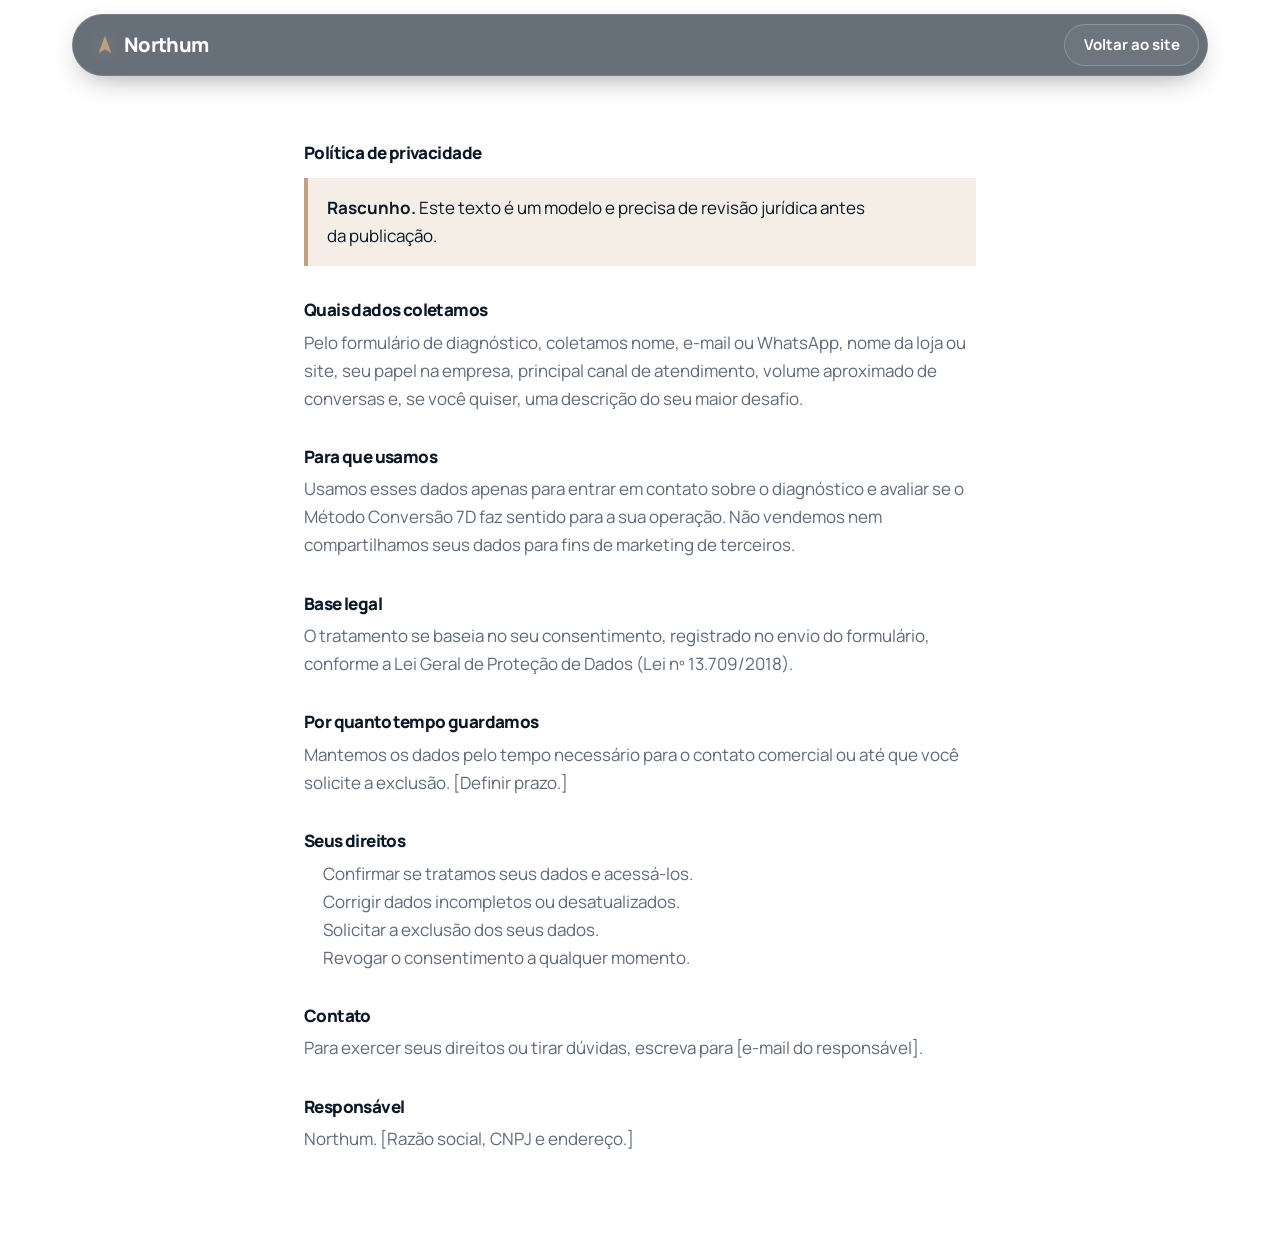
==== privacidade.html @ 6fbc2d67 "first commit Co-Authored-By: Claude Opus 5.5 <noreply@anthropic.com>" ====
<!doctype html>
<html lang="pt-BR">
<head>
  <meta charset="utf-8">
  <meta name="viewport" content="width=device-width, initial-scale=1">
  <title>Política de privacidade | Método Conversão 7D</title>
  <meta name="robots" content="noindex">
  <link rel="icon" href="assets/img/favicon.svg" type="image/svg+xml">
  <link rel="preconnect" href="https://fonts.googleapis.com">
  <link rel="preconnect" href="https://fonts.gstatic.com" crossorigin>
  <link href="https://fonts.googleapis.com/css2?family=Manrope:wght@400;500;600;700;800&display=swap" rel="stylesheet">
  <link rel="stylesheet" href="assets/css/styles.css">
  <script src="config.js"></script>
  <style>
    .legal { padding: 9rem 0 5rem; background: var(--white); }
    body { background: var(--night); }
    .legal .wrap { max-width: 46rem; }
    .legal h1 { font-size: var(--fs-xl); margin-bottom: 1rem; }
    .legal h2 { font-size: var(--fs-md); margin: 2.2rem 0 .6rem; }
    .legal p, .legal li { color: var(--slate); line-height: 1.65; }
    .legal ul { padding-left: 1.2rem; }
    .draft { padding: 1rem 1.2rem; border-left: 4px solid var(--team); background: var(--team-soft); color: var(--ink) !important; border-radius: var(--radius-s); margin-bottom: 2rem; }
    .legal-top { background: var(--night); height: 96px; }
  </style>
</head>
<body>
  <header class="site-header">
    <div class="header-bar">
      <a class="brand" href="index.html">
        <svg class="brand-mark" viewBox="0 0 24 24" aria-hidden="true"><path d="M12 2 19 21 12 16.5 5 21Z"/></svg>
        <span data-config="NOME_EMPRESA">Northum</span>
      </a>
      <a class="btn btn-ghost btn-sm" href="index.html" style="margin-left:auto">Voltar ao site</a>
    </div>
  </header>

  <main class="legal">
    <div class="wrap">
      <h1>Política de privacidade</h1>
      <p class="draft"><strong>Rascunho.</strong> Este texto é um modelo e precisa de revisão jurídica antes da publicação.</p>

      <h2>Quais dados coletamos</h2>
      <p>Pelo formulário de diagnóstico, coletamos nome, e-mail ou WhatsApp, nome da loja ou site, seu papel na empresa, principal canal de atendimento, volume aproximado de conversas e, se você quiser, uma descrição do seu maior desafio.</p>

      <h2>Para que usamos</h2>
      <p>Usamos esses dados apenas para entrar em contato sobre o diagnóstico e avaliar se o Método Conversão 7D faz sentido para a sua operação. Não vendemos nem compartilhamos seus dados para fins de marketing de terceiros.</p>

      <h2>Base legal</h2>
      <p>O tratamento se baseia no seu consentimento, registrado no envio do formulário, conforme a Lei Geral de Proteção de Dados (Lei nº 13.709/2018).</p>

      <h2>Por quanto tempo guardamos</h2>
      <p>Mantemos os dados pelo tempo necessário para o contato comercial ou até que você solicite a exclusão. [Definir prazo.]</p>

      <h2>Seus direitos</h2>
      <ul>
        <li>Confirmar se tratamos seus dados e acessá-los.</li>
        <li>Corrigir dados incompletos ou desatualizados.</li>
        <li>Solicitar a exclusão dos seus dados.</li>
        <li>Revogar o consentimento a qualquer momento.</li>
      </ul>

      <h2>Contato</h2>
      <p>Para exercer seus direitos ou tirar dúvidas, escreva para <span id="privacy-email">[e-mail do responsável]</span>.</p>

      <h2>Responsável</h2>
      <p><span data-config="NOME_EMPRESA">Northum</span>. [Razão social, CNPJ e endereço.]</p>
    </div>
  </main>

  <script>
    (function () {
      var C = window.SITE_CONFIG || {};
      document.querySelectorAll("[data-config]").forEach(function (el) {
        var v = C[el.getAttribute("data-config")];
        if (v) el.textContent = v;
      });
      if (C.EMAIL_CONTATO) document.getElementById("privacy-email").textContent = C.EMAIL_CONTATO;
    })();
  </script>
</body>
</html>
---- assets/css/styles.css ----
/* =========================================================
   Tokens
   ========================================================= */
:root {
  --night: #0A1828;       /* azul clássico escuro: fundo escuro principal */
  --night-2: #102236;     /* cards sobre o escuro */
  --night-3: #16304A;
  --ink: #0A1828;         /* texto em fundo claro */
  --white: #FFFFFF;
  --soft: #F5F3EF;        /* seções claras alternadas, levemente quentes */
  --slate: #5E6B7A;       /* texto secundário no claro */
  --mute: #93A1B2;        /* texto secundário no escuro */
  --accent: #178582;      /* turquesa: o agente, ícones, marcadores */
  --accent-on-dark: #2BB3AE;
  --accent-deep: #136B69; /* turquesa legível no claro */
  --accent-soft: #E2F0EF;
  --gold: #BFA181;        /* dourado: ação, destaque, equipe humana */
  --gold-deep: #8A6E4B;
  --gold-soft: #F4EEE6;
  --team: #BFA181;
  --team-deep: #8A6E4B;
  --team-soft: #F4EEE6;
  --line: #E8E4DD;
  --line-dark: #1C3048;

  --font: "Manrope", system-ui, -apple-system, "Segoe UI", sans-serif;

  --fs-h1: clamp(2.4rem, 1.4rem + 3.4vw, 4rem);
  --fs-h2: clamp(2rem, 1.3rem + 2.8vw, 3.4rem);
  --fs-h3: 1.25rem;
  --fs-lead: clamp(1.0625rem, 1rem + .3vw, 1.2rem);

  --wrap: 1200px;
  --gutter: clamp(1rem, 4vw, 2rem);
  --section-y: clamp(4.5rem, 3rem + 6vw, 8.5rem);
  --r-s: 10px;
  --r-m: 18px;
  --r-l: 28px;
  --shadow-card: 0 1px 2px rgba(10, 24, 40, .04), 0 12px 32px -12px rgba(10, 24, 40, .12);
  --shadow-lift: 0 40px 80px -30px rgba(0, 0, 0, .6);
}

/* =========================================================
   Base
   ========================================================= */
*, *::before, *::after { box-sizing: border-box; }
html { scroll-behavior: smooth; scroll-padding-top: 96px; -webkit-text-size-adjust: 100%; }
body { margin: 0; font-family: var(--font); font-size: 1.0625rem; line-height: 1.6; color: var(--ink); background: var(--white); -webkit-font-smoothing: antialiased; }
img, svg { display: block; max-width: 100%; }
h1, h2, h3 { margin: 0; font-weight: 800; letter-spacing: -.035em; line-height: 1.05; text-wrap: balance; }
h3 { letter-spacing: -.02em; line-height: 1.2; }
p { margin: 0; text-wrap: pretty; }
ul, ol { margin: 0; padding: 0; list-style: none; }
a { color: inherit; }
:focus-visible { outline: 3px solid var(--accent); outline-offset: 3px; border-radius: 6px; }
.wrap { width: 100%; max-width: var(--wrap); margin-inline: auto; padding-inline: var(--gutter); }
.sr-only { position: absolute; width: 1px; height: 1px; overflow: hidden; clip: rect(0 0 0 0); white-space: nowrap; }
.skip { position: absolute; left: 1rem; top: -100px; z-index: 100; background: var(--accent); color: var(--ink); padding: .6rem 1rem; border-radius: var(--r-s); font-weight: 700; }
.skip:focus { top: 1rem; }

.section { position: relative; padding-block: var(--section-y); }
.white { background: var(--white); }
.soft { background: var(--soft); }
.dark { background: var(--night); color: var(--white); }

.hl { color: var(--accent-deep); }
.dark .hl, .hero .hl, .question .hl, .diag-section .hl { color: var(--gold); }

.eyebrow { display: inline-flex; align-items: center; gap: .55rem; margin-bottom: 1.3rem; font-size: .8125rem; font-weight: 700; letter-spacing: .12em; text-transform: uppercase; color: var(--gold); }
.eyebrow::before { content: ""; width: 7px; height: 7px; border-radius: 50%; background: currentColor; box-shadow: 0 0 0 4px rgba(191, 161, 129, .2); }
.eyebrow-dark { color: var(--accent-deep); }
.eyebrow-dark::before { box-shadow: 0 0 0 4px rgba(19, 107, 105, .14); }

.head-center { max-width: 52rem; margin: 0 auto clamp(3rem, 2rem + 3vw, 4.5rem); text-align: center; }
.head-center h2 { font-size: var(--fs-h2); }
.head-center p:not(.eyebrow) { margin: 1.3rem auto 0; max-width: 42rem; font-size: var(--fs-lead); color: var(--slate); }
.dark .head-center p:not(.eyebrow) { color: var(--mute); }

/* =========================================================
   Botões
   ========================================================= */
.btn { display: inline-flex; align-items: center; justify-content: center; gap: .5rem; min-height: 52px; padding: .85rem 1.6rem; font: 700 1rem/1.2 var(--font); text-decoration: none; border-radius: 999px; border: 1.5px solid transparent; cursor: pointer; transition: transform .15s, box-shadow .2s, background-color .2s, border-color .2s; }
.btn-primary { background: var(--gold); color: #0A1828; box-shadow: 0 8px 24px -8px rgba(191, 161, 129, .6); }
.btn-primary:hover { background: #CDB396; transform: translateY(-1px); box-shadow: 0 12px 30px -8px rgba(191, 161, 129, .75); }
.btn-ghost { border-color: rgba(255, 255, 255, .22); color: var(--white); background: rgba(255, 255, 255, .04); }
.btn-ghost:hover { border-color: rgba(255, 255, 255, .5); background: rgba(255, 255, 255, .08); }
.btn-sm { min-height: 42px; padding: .5rem 1.15rem; font-size: .9375rem; }
.btn-block { width: 100%; }
.btn[disabled] { opacity: .6; cursor: progress; }

/* =========================================================
   Header flutuante
   ========================================================= */
.site-header { position: fixed; inset: 14px 0 auto; z-index: 50; padding-inline: var(--gutter); pointer-events: none; }
.header-bar {
  pointer-events: auto; max-width: calc(var(--wrap) - 2 * var(--gutter)); margin: 0 auto; height: 62px;
  display: flex; align-items: center; gap: 1.5rem; padding: 0 .5rem 0 1.3rem;
  border-radius: 999px; color: var(--white);
  background: rgba(10, 24, 40, .62); border: 1px solid rgba(255, 255, 255, .1);
  backdrop-filter: blur(16px) saturate(140%); -webkit-backdrop-filter: blur(16px) saturate(140%);
  box-shadow: 0 10px 30px -12px rgba(0, 0, 0, .45);
  transition: background-color .25s;
}
.site-header.scrolled .header-bar { background: rgba(10, 24, 40, .9); }
.brand { display: inline-flex; align-items: center; gap: .5rem; font-weight: 800; font-size: 1.25rem; letter-spacing: -.03em; text-decoration: none; }
.brand-mark { width: 22px; height: 22px; fill: var(--gold); flex: none; filter: drop-shadow(0 0 8px rgba(191, 161, 129, .45)); }
.nav { display: flex; gap: 1.6rem; margin-left: auto; }
.nav a { text-decoration: none; font-size: .9375rem; font-weight: 600; color: var(--mute); transition: color .15s; }
.nav a:hover { color: var(--white); }
.nav-toggle { display: none; }

@media (max-width: 1020px) {
  .nav { display: none; }
  .header-cta { margin-left: auto; }
  .nav-toggle { display: inline-flex; flex-direction: column; justify-content: center; gap: 6px; width: 46px; height: 46px; padding: 0 12px; background: rgba(255,255,255,.06); border: 0; border-radius: 50%; cursor: pointer; }
  .nav-toggle span { display: block; height: 2px; background: var(--white); border-radius: 2px; transition: transform .2s; }
  .nav-toggle[aria-expanded="true"] span:first-child { transform: translateY(4px) rotate(45deg); }
  .nav-toggle[aria-expanded="true"] span:last-child { transform: translateY(-4px) rotate(-45deg); }
  .nav.open {
    display: flex; flex-direction: column; gap: 0; position: absolute; top: 72px; left: var(--gutter); right: var(--gutter);
    padding: .6rem 1.3rem 1rem; border-radius: var(--r-m); background: rgba(10, 24, 40, .97); border: 1px solid rgba(255,255,255,.1); box-shadow: var(--shadow-lift);
  }
  .nav.open a { padding: .9rem 0; border-bottom: 1px solid var(--line-dark); color: var(--white); font-size: 1.0625rem; }
  .nav.open a:last-child { border-bottom: 0; }
}
@media (max-width: 480px) {
  .header-cta { display: none; }
  .nav-toggle { margin-left: auto; }
  .header-bar { padding-left: 1.1rem; }
}

/* =========================================================
   Hero
   ========================================================= */
.hero {
  position: relative; overflow: hidden; color: var(--white);
  padding: clamp(8rem, 6rem + 6vw, 10.5rem) 0 clamp(3rem, 2rem + 3vw, 4.5rem);
  background:
    radial-gradient(70% 80% at 92% -5%, rgba(23, 133, 130, .38), transparent 60%),
    radial-gradient(65% 75% at 0% 110%, rgba(191, 161, 129, .5), transparent 62%),
    linear-gradient(135deg, #12304A 0%, #0A1828 50%, #06101C 100%);
}
.hero-dots {
  position: absolute; inset: 0; pointer-events: none;
  background-image: radial-gradient(rgba(43, 179, 174, .5) 1.2px, transparent 1.6px);
  background-size: 22px 22px;
  -webkit-mask-image: radial-gradient(34rem 30rem at 76% 42%, #000 0%, rgba(0,0,0,.5) 45%, transparent 75%);
          mask-image: radial-gradient(34rem 30rem at 76% 42%, #000 0%, rgba(0,0,0,.5) 45%, transparent 75%);
  opacity: .55;
}
.hero-grid { position: relative; display: grid; grid-template-columns: minmax(0, 1.05fr) minmax(0, .95fr); gap: clamp(2.5rem, 2rem + 3vw, 4rem); align-items: center; }
.hero h1 { font-size: var(--fs-h1); letter-spacing: -.045em; line-height: 1; }
.hero .hl { display: block; }
.lead { margin-top: 1.6rem; font-size: var(--fs-lead); line-height: 1.6; color: var(--mute); max-width: 35rem; }
.actions { display: flex; flex-wrap: wrap; gap: .8rem; margin-top: 2.2rem; }

.hero-visual { position: relative; display: grid; justify-items: end; padding: 1rem 0 0; }
.hero-visual .visual-note { justify-self: end; width: 320px; max-width: 100%; }
.phone {
  position: relative; width: 320px; max-width: 100%;
  padding: 12px; border-radius: 46px;
  background: linear-gradient(160deg, #1E3550, #0F2236 40%, #071320);
  box-shadow: var(--shadow-lift), inset 0 0 0 1.5px rgba(255,255,255,.12), 0 0 80px -10px rgba(23, 133, 130, .25);
}
.phone-notch { position: absolute; top: 20px; left: 50%; transform: translateX(-50%); width: 92px; height: 26px; border-radius: 20px; background: #040B14; z-index: 2; }
.phone-status { position: absolute; top: 22px; left: 36px; right: 34px; display: flex; justify-content: space-between; font-size: .75rem; font-weight: 700; color: var(--ink); z-index: 1; }
.ps-icons { display: flex; gap: 3px; align-items: flex-end; }
.ps-icons i { width: 4px; background: var(--ink); border-radius: 1px; }
.ps-icons i:nth-child(1) { height: 5px; } .ps-icons i:nth-child(2) { height: 7px; } .ps-icons i:nth-child(3) { height: 9px; }
.phone-app { border-radius: 36px; overflow: hidden; background: #F5F3EF; color: var(--ink); padding-top: 46px; display: flex; flex-direction: column; min-height: 600px; }
.pa-head { display: flex; align-items: center; gap: .7rem; padding: .6rem 1rem .8rem; background: var(--white); border-bottom: 1px solid var(--line); }
.pa-head b { display: block; font-size: .9375rem; }
.pa-head small { display: block; font-size: .72rem; color: var(--accent-deep); font-weight: 600; }
.pa-avatar { width: 36px; height: 36px; border-radius: 50%; display: grid; place-items: center; background: var(--night); color: var(--gold); font-weight: 800; font-size: .8rem; }
.chat-log { flex: 1; display: flex; flex-direction: column; gap: .55rem; padding: .9rem .8rem; }
.msg { max-width: 84%; padding: .55rem .75rem; border-radius: 16px; font-size: .8125rem; line-height: 1.42; font-weight: 500; }
.msg-buyer { align-self: flex-end; background: var(--night); color: var(--white); border-bottom-right-radius: 5px; }
.msg-agent { align-self: flex-start; background: var(--white); border-bottom-left-radius: 5px; box-shadow: inset 3px 0 0 var(--accent-deep), 0 1px 2px rgba(10, 24, 40,.06); }
.msg-team { align-self: flex-start; background: var(--team-soft); border-bottom-left-radius: 5px; box-shadow: inset 3px 0 0 var(--team); }
.tag { display: block; margin-top: .35rem; font-size: .68rem; font-weight: 700; color: var(--accent-deep); }
.handoff { display: flex; align-items: center; gap: .5rem; font-size: .7rem; font-weight: 800; color: var(--team-deep); }
.handoff::before, .handoff::after { content: ""; flex: 1; height: 1.5px; background: var(--team); opacity: .6; }
.pa-input { display: flex; align-items: center; justify-content: space-between; margin: 0 .8rem .9rem; padding: .55rem .6rem .55rem 1rem; border-radius: 999px; background: var(--white); font-size: .8rem; color: #93A1B2; }
.pa-input i { width: 28px; height: 28px; border-radius: 50%; background: var(--accent-deep); }

.float-card {
  position: absolute; display: flex; align-items: center; gap: .7rem; padding: .75rem 1rem .75rem .8rem;
  border-radius: 16px; background: rgba(16, 34, 54, .78); border: 1px solid rgba(255,255,255,.12);
  backdrop-filter: blur(14px); -webkit-backdrop-filter: blur(14px); box-shadow: 0 20px 40px -18px rgba(0,0,0,.6);
  font-size: .8125rem; line-height: 1.3; color: var(--white); max-width: 14rem;
}
.float-card b { display: block; font-weight: 700; }
.float-card small { display: block; color: var(--mute); font-size: .74rem; }
.fc-top { top: 22%; left: 0; }
.fc-bottom { bottom: 20%; left: 0; }
.fc-dot { flex: none; width: 10px; height: 10px; border-radius: 50%; background: var(--accent); box-shadow: 0 0 0 5px rgba(23, 133, 130,.18); }
.fc-ico { flex: none; width: 34px; height: 34px; border-radius: 10px; display: grid; place-items: center; background: rgba(191, 161, 129,.16); color: var(--team); }
.fc-ico svg { width: 18px; height: 18px; }
.visual-note { margin-top: 1rem; font-size: .75rem; color: var(--mute); text-align: center; }

.hero-cards { position: relative; display: grid; grid-template-columns: repeat(3, 1fr); gap: 1rem; margin-top: clamp(3rem, 2rem + 3vw, 4.5rem); }
.glass-card { padding: 1.2rem 1.3rem; border-radius: var(--r-m); background: rgba(255,255,255,.035); border: 1px solid rgba(255,255,255,.08); backdrop-filter: blur(8px); -webkit-backdrop-filter: blur(8px); }
.gc-label { display: inline-flex; align-items: center; gap: .45rem; font-size: .9375rem; font-weight: 800; }
.gc-label::before { content: ""; width: 8px; height: 8px; border-radius: 50%; background: var(--mute); }
.gc-agent::before { background: var(--accent); }
.gc-team::before { background: var(--team); }
.glass-card p { margin-top: .4rem; font-size: .9rem; line-height: 1.5; color: var(--mute); }

@media (max-width: 960px) {
  .hero-grid { grid-template-columns: 1fr; }
  .hero-visual { justify-items: center; }
  .hero-visual .visual-note { justify-self: center; }
  .hero-cards { grid-template-columns: 1fr; }
  .fc-top { left: 2%; }
  .fc-bottom { left: auto; right: 2%; }
}
@media (max-width: 520px) {
  .actions .btn { flex: 1 1 100%; }
  .float-card { display: none; }
  .phone { width: 300px; }
  .phone-app { min-height: 560px; }
}

/* Sequência do chat: entrada única */
.chat-log.is-playing > li { opacity: 0; transform: translateY(8px) scale(.98); }
.chat-log.is-playing > li.shown { opacity: 1; transform: none; transition: opacity .4s ease, transform .4s ease; }

/* =========================================================
   Problema
   ========================================================= */
.curve-card { position: relative; padding: clamp(1.4rem, 1rem + 2vw, 2.4rem); border-radius: var(--r-l); background: var(--night); color: var(--white); overflow: hidden; box-shadow: var(--shadow-lift); }
.curve-card::before { content: ""; position: absolute; inset: 0; background: radial-gradient(40rem 20rem at 0% 0%, rgba(23, 133, 130,.14), transparent 60%); pointer-events: none; }
.cc-head { position: relative; display: flex; justify-content: space-between; align-items: center; gap: 1rem; font-size: .8125rem; font-weight: 700; letter-spacing: .1em; text-transform: uppercase; color: var(--mute); }
.pill { flex: none; padding: .25rem .7rem; border-radius: 999px; border: 1px solid rgba(255,255,255,.18); font-size: .72rem; letter-spacing: .04em; text-transform: none; font-weight: 600; }
.curve { position: relative; width: 100%; height: clamp(120px, 18vw, 220px); margin-top: 1.5rem; overflow: visible; }
.curve-line { stroke-dasharray: 1400; stroke-dashoffset: 0; filter: drop-shadow(0 0 10px rgba(23, 133, 130,.55)); }
.curve-card.reveal:not(.in) .curve-line { stroke-dashoffset: 1400; }
.curve-card.in .curve-line { transition: stroke-dashoffset 1.8s ease .2s; }
.curve-points { position: relative; display: grid; grid-template-columns: repeat(4, 1fr); gap: 1rem; margin-top: 1.4rem; padding-top: 1.2rem; border-top: 1px solid var(--line-dark); }
.curve-points li { position: relative; padding-left: 1.1rem; }
.curve-points li::before { content: ""; position: absolute; left: 0; top: .5rem; width: 8px; height: 8px; border-radius: 50%; background: var(--accent); }
.curve-points li:nth-child(2)::before { opacity: .75; } .curve-points li:nth-child(3)::before { opacity: .5; } .curve-points li:nth-child(4)::before { opacity: .3; }
.curve-points b { display: block; font-size: 1.1rem; font-weight: 800; letter-spacing: -.02em; }
.curve-points span { display: block; font-size: .875rem; color: var(--mute); line-height: 1.4; margin-top: .2rem; }
@media (max-width: 700px) { .curve-points { grid-template-columns: 1fr 1fr; row-gap: 1.2rem; } }

.leak { margin-top: clamp(2.5rem, 2rem + 2vw, 3.5rem); display: grid; grid-template-columns: 1fr; gap: 1.5rem; align-items: center; padding: clamp(1.4rem, 1rem + 2vw, 2.2rem); border-radius: var(--r-l); background: var(--soft); }
.leak-title { display: flex; flex-wrap: wrap; align-items: baseline; gap: .4rem 1.2rem; }
.leak-title h3 { font-size: 1.5rem; letter-spacing: -.03em; }
.leak-title p { margin-top: 0 !important; }
.leak-title p { margin-top: .5rem; color: var(--slate); font-size: .9375rem; }
.leak-track { display: grid; grid-template-columns: repeat(5, 1fr); gap: .5rem; }
.leak-track li { position: relative; padding: .9rem .8rem 1rem; border-radius: 14px; background: var(--white); font-size: .875rem; font-weight: 600; line-height: 1.35; box-shadow: var(--shadow-card); }
.leak-track li span { display: grid; place-items: center; width: 26px; height: 26px; margin-bottom: .6rem; border-radius: 50%; background: var(--night); color: var(--white); font-size: .75rem; font-weight: 800; }
.leak-track li.lz { background: var(--accent-soft); box-shadow: inset 0 0 0 1.5px rgba(23, 133, 130,.5); }
.leak-track li.lz span { background: var(--accent); color: #0A1828; }
.leak-track li.lz-end { opacity: .7; }
@media (max-width: 980px) { .leak { grid-template-columns: 1fr; } }
@media (max-width: 700px) { .leak-track { grid-template-columns: 1fr; } .leak-track li { display: flex; gap: .8rem; align-items: center; } .leak-track li span { margin: 0; flex: none; } }

.symptoms { display: grid; grid-template-columns: repeat(5, 1fr); gap: 1rem; margin-top: clamp(2.5rem, 2rem + 2vw, 3.5rem); }
.sym { padding: 1.3rem; border-radius: var(--r-m); background: var(--white); border: 1px solid var(--line); }
.sym p { margin-top: .9rem; font-size: .9375rem; font-weight: 600; line-height: 1.4; }
.ico { display: grid; place-items: center; width: 44px; height: 44px; border-radius: 12px; background: var(--accent-soft); color: var(--accent-deep); }
.ico svg { width: 22px; height: 22px; }
@media (max-width: 1080px) { .symptoms { grid-template-columns: repeat(3, 1fr); } }
@media (max-width: 640px) { .symptoms { grid-template-columns: 1fr 1fr; } }
@media (max-width: 420px) { .symptoms { grid-template-columns: 1fr; } }

.honest { margin: clamp(2.5rem, 2rem + 2vw, 3.5rem) auto 0; max-width: 46rem; text-align: center; font-size: var(--fs-lead); color: var(--slate); }

/* =========================================================
   Pergunta
   ========================================================= */
.question { position: relative; overflow: hidden; padding-block: clamp(5rem, 3rem + 7vw, 9rem); color: var(--white); text-align: center;
  background: radial-gradient(50rem 26rem at 50% 120%, rgba(23, 133, 130,.22), transparent 65%), var(--night); }
.question-text { margin: 0 auto; max-width: 23ch; font-size: var(--fs-h2); font-weight: 800; line-height: 1.1; letter-spacing: -.035em; text-wrap: balance; }
.question-sub { margin: 1.5rem auto 2.2rem; max-width: 36rem; font-size: var(--fs-lead); color: var(--mute); }

/* =========================================================
   Listas com ícone
   ========================================================= */
.ticks li { display: grid; grid-template-columns: 24px 1fr; gap: .75rem; padding: .55rem 0; line-height: 1.5; }
.ticks svg { width: 24px; height: 24px; padding: 4px; border-radius: 50%; background: var(--accent-soft); color: var(--accent-deep); margin-top: .05rem; }
.ticks-x svg { background: #E8E4DD; color: #8693A3; }
.dark .ticks svg, .ticks-light svg, .price-card .ticks svg { background: rgba(23, 133, 130,.16); color: var(--accent-on-dark); }
.ticks-2col { display: grid; grid-template-columns: 1fr 1fr; column-gap: 2.5rem; }
@media (max-width: 760px) { .ticks-2col { grid-template-columns: 1fr; } }
.dash li { position: relative; padding: .6rem 0 .6rem 1.2rem; line-height: 1.45; font-size: .9375rem; border-bottom: 1px solid var(--line); }
.dash li:last-child { border-bottom: 0; }
.dash li::before { content: ""; position: absolute; left: 0; top: 1.2rem; width: 8px; height: 2px; background: currentColor; opacity: .5; }

/* =========================================================
   Solução
   ========================================================= */
.does { display: grid; grid-template-columns: 1.15fr 1fr; gap: 1.2rem; }
.does-card { padding: clamp(1.6rem, 1rem + 2.5vw, 2.6rem); border-radius: var(--r-l); }
.does-card h3 { font-size: 1.5rem; margin-bottom: 1.2rem; letter-spacing: -.03em; }
.does-yes { background: var(--white); box-shadow: var(--shadow-card); }
.does-no { background: var(--night); color: var(--white); position: relative; overflow: hidden; }
.does-no::before { content: ""; position: absolute; inset: 0; background: radial-gradient(30rem 16rem at 100% 0%, rgba(23, 133, 130,.16), transparent 60%); pointer-events: none; }
.does-no .ticks-x svg { background: rgba(255,255,255,.08); color: var(--mute); }
.does-no li { color: var(--mute); }
.does-close { position: relative; display: flex; gap: .9rem; align-items: flex-start; margin-top: 1.6rem; padding: 1.1rem; border-radius: var(--r-m); background: rgba(191, 161, 129,.1); border: 1px solid rgba(191, 161, 129,.25); }
.does-close p { font-size: .9375rem; line-height: 1.5; color: #E8E4DD; }
.does-close b { color: var(--team); }
@media (max-width: 860px) { .does { grid-template-columns: 1fr; } }

.band-7d { position: relative; overflow: hidden; display: grid; grid-template-columns: auto 1fr; gap: clamp(1.5rem, 1rem + 3vw, 3.5rem); align-items: center; margin-top: 1.2rem; padding: clamp(1.6rem, 1rem + 3vw, 3rem); border-radius: var(--r-l); background: linear-gradient(120deg, var(--gold) 0%, #D9C6AA 100%); color: #0A1828; }
.big-7d { font-size: clamp(5rem, 3rem + 8vw, 9rem); font-weight: 800; letter-spacing: -.07em; line-height: .8; }
.band-7d h3 { font-size: 1.5rem; letter-spacing: -.03em; }
.band-7d p { margin-top: .5rem; max-width: 40rem; font-weight: 500; line-height: 1.55; }
@media (max-width: 640px) { .band-7d { grid-template-columns: 1fr; } }

/* =========================================================
   Método
   ========================================================= */
#como-funciona { background: radial-gradient(60rem 30rem at 50% 0%, rgba(23, 133, 130,.12), transparent 60%), var(--night); }
.steps { display: grid; grid-template-columns: repeat(4, 1fr); gap: 1rem; counter-reset: s; }
.step { position: relative; display: flex; flex-direction: column; padding: 1.2rem 1.2rem 1.5rem; border-radius: var(--r-l); background: var(--night-2); border: 1px solid var(--line-dark); }
.step-visual { height: 150px; margin-bottom: 1.4rem; padding: 1rem; border-radius: var(--r-m); background: linear-gradient(160deg, var(--night-3), #0D1D30); border: 1px solid var(--line-dark); overflow: hidden; display: flex; flex-direction: column; justify-content: center; }
.step-n { font-size: .8125rem; font-weight: 800; letter-spacing: .1em; color: var(--gold); }
.step h3 { margin-top: .35rem; font-size: 1.5rem; letter-spacing: -.03em; }
.step > p { margin-top: .7rem; font-size: .9375rem; line-height: 1.55; color: var(--mute); }
.step .step-out { margin-top: auto; padding-top: 1.2rem; font-size: .9375rem; color: var(--white); font-weight: 600; line-height: 1.45; }
.step-out b { display: block; font-size: .75rem; letter-spacing: .1em; text-transform: uppercase; color: var(--accent-on-dark); margin-bottom: .3rem; }

.sv-map { display: grid; gap: .45rem; }
.sv-map span { position: relative; font-size: .7rem; font-weight: 600; color: #DCE4EE; padding: .3rem .5rem; border-radius: 6px; overflow: hidden; z-index: 0; }
.sv-map span::before { content: ""; position: absolute; inset: 0; width: var(--w); background: rgba(23, 133, 130,.28); border-radius: 6px; z-index: -1; }
.sv-kb { display: grid; gap: .45rem; }
.sv-kb span { display: flex; align-items: center; gap: .5rem; font-size: .72rem; font-weight: 600; color: #DCE4EE; padding: .35rem .55rem; border-radius: 8px; background: rgba(255,255,255,.05); }
.sv-kb i { width: 14px; height: 14px; border-radius: 50%; flex: none; }
.sv-kb i.ok { background: var(--accent) url("data:image/svg+xml,%3Csvg xmlns='http://www.w3.org/2000/svg' viewBox='0 0 16 16'%3E%3Cpath d='M4 8.5 6.8 11 12 5.5' fill='none' stroke='%230A1828' stroke-width='2.4' stroke-linecap='round' stroke-linejoin='round'/%3E%3C/svg%3E") center/90% no-repeat; }
.sv-kb i.wait { border: 2px solid var(--team); }
.sv-chat { display: grid; gap: .45rem; }
.sv-chat span { font-size: .72rem; font-weight: 600; padding: .4rem .65rem; border-radius: 12px; max-width: 85%; }
.sv-chat .b { justify-self: end; background: #1E3550; color: var(--white); }
.sv-chat .a { background: var(--white); color: var(--ink); box-shadow: inset 3px 0 0 var(--accent-deep); }
.sv-chat .t { justify-self: start; background: rgba(23, 133, 130,.16); color: var(--accent-on-dark); font-size: .66rem; letter-spacing: .04em; }
.sv-bars { display: flex; align-items: flex-end; gap: 8px; height: 100%; padding-top: .5rem; }
.sv-bars i { flex: 1; height: var(--h); border-radius: 6px 6px 2px 2px; background: linear-gradient(180deg, var(--accent), rgba(23, 133, 130,.25)); }
.sv-bars i:last-child { background: linear-gradient(180deg, var(--accent), rgba(23, 133, 130,.3)); }

.steps-note { display: flex; align-items: center; justify-content: center; gap: .6rem; margin-top: 2.5rem; font-size: var(--fs-lead); font-weight: 700; text-align: center; }
.steps-note svg { width: 24px; height: 24px; color: var(--accent-on-dark); flex: none; }
@media (max-width: 1080px) { .steps { grid-template-columns: 1fr 1fr; } }
@media (max-width: 620px) { .steps { grid-template-columns: 1fr; } }

/* =========================================================
   Escopo
   ========================================================= */
.scope { display: grid; grid-template-columns: 1.55fr 1fr; gap: 1.2rem; align-items: stretch; }
.scope-main { padding: clamp(1.6rem, 1rem + 2.5vw, 2.6rem); border-radius: var(--r-l); background: var(--soft); }
.scope-side { display: grid; gap: 1.2rem; }
.mini-card { padding: 1.6rem; border-radius: var(--r-l); background: var(--white); border: 1px solid var(--line); }
.mini-card h3 { font-size: 1.15rem; margin-bottom: .6rem; }
.mini-card .dash li { color: var(--slate); }
.mini-amber { background: var(--accent-soft); border-color: rgba(23, 133, 130,.35); }
.mini-amber h3 { color: var(--accent-deep); }
.mini-amber .dash li { border-color: rgba(19, 107, 105,.15); color: #3D5A59; }
@media (max-width: 900px) { .scope { grid-template-columns: 1fr; } }

/* =========================================================
   Para quem
   ========================================================= */
.fit { display: grid; grid-template-columns: 1.2fr 1fr; gap: 1.2rem; }
.fit-card { padding: clamp(1.6rem, 1rem + 2.5vw, 2.6rem); border-radius: var(--r-l); }
.fit-card h3 { font-size: 1.5rem; letter-spacing: -.03em; margin-bottom: 1rem; }
.fit-yes { background: var(--white); box-shadow: var(--shadow-card); }
.fit-no { background: var(--white); border: 1px dashed #C3CCD7; display: flex; flex-direction: column; }
.fit-close { margin: 1.4rem 0 1.4rem; font-weight: 700; }
.fit-no .btn { margin-top: auto; align-self: flex-start; }
@media (max-width: 860px) { .fit { grid-template-columns: 1fr; } }

/* =========================================================
   Controle
   ========================================================= */
#controle { background: radial-gradient(50rem 26rem at 100% 100%, rgba(23, 133, 130,.12), transparent 60%), var(--night); }
.controls { display: grid; grid-template-columns: repeat(3, 1fr); gap: 1rem; }
.ctrl { padding: 1.6rem; border-radius: var(--r-l); background: var(--night-2); border: 1px solid var(--line-dark); transition: border-color .2s; }
.ctrl:hover { border-color: rgba(23, 133, 130,.35); }
.ctrl .ico { background: rgba(23, 133, 130,.12); color: var(--accent-on-dark); }
.ctrl h3 { margin-top: 1.1rem; font-size: 1.15rem; }
.ctrl p { margin-top: .45rem; font-size: .9375rem; color: var(--mute); line-height: 1.55; }
.ctrl-amber { border-color: rgba(191, 161, 129,.35); background: linear-gradient(160deg, rgba(191, 161, 129,.12), var(--night-2) 60%); }
.ctrl-amber .ico { background: rgba(191, 161, 129,.16); color: var(--team); }
@media (max-width: 900px) { .controls { grid-template-columns: 1fr 1fr; } }
@media (max-width: 560px) { .controls { grid-template-columns: 1fr; } }

/* =========================================================
   Comparativo
   ========================================================= */
.compare-card { border-radius: var(--r-l); background: var(--white); border: 1px solid var(--line); box-shadow: var(--shadow-card); padding: clamp(.5rem, .2rem + 1vw, 1rem); overflow: hidden; }
.compare { width: 100%; border-collapse: separate; border-spacing: 0; font-size: .975rem; }
.compare th, .compare td { text-align: left; vertical-align: top; padding: 1.15rem 1.2rem; border-bottom: 1px solid var(--line); line-height: 1.45; }
.compare tbody tr:last-child th, .compare tbody tr:last-child td { border-bottom: 0; }
.compare thead th { font-size: .8125rem; font-weight: 700; letter-spacing: .06em; text-transform: uppercase; color: var(--slate); }
.compare tbody th { font-weight: 800; width: 18%; }
.compare td { color: var(--slate); }
.compare .ours { background: var(--night); color: var(--white); font-weight: 700; border-bottom-color: var(--line-dark); }
.compare thead .ours { color: var(--gold); border-top-left-radius: var(--r-m); border-top-right-radius: var(--r-m); }
.compare thead .ours .brand-mark { display: inline-block; width: 14px; height: 14px; margin: 0 .4rem -2px 0; }
.compare tbody tr:last-child .ours { border-bottom-left-radius: var(--r-m); border-bottom-right-radius: var(--r-m); }
@media (max-width: 780px) {
  .compare thead { position: absolute; width: 1px; height: 1px; overflow: hidden; clip: rect(0 0 0 0); }
  .compare, .compare tbody, .compare tr, .compare th, .compare td { display: block; width: 100%; }
  .compare tr { padding: 1.2rem .6rem; border-bottom: 1px solid var(--line); }
  .compare tbody tr:last-child { border-bottom: 0; }
  .compare tbody th { width: 100%; padding: 0 0 .6rem; border: 0; font-size: 1.1rem; }
  .compare td { padding: .5rem .8rem; border: 0; }
  .compare td::before { content: attr(data-label); display: block; font-size: .72rem; font-weight: 700; color: #8693A3; }
  .compare td.ours { margin-top: .4rem; border-radius: var(--r-s) !important; }
  .compare td.ours::before { color: var(--gold); }
}

/* =========================================================
   Medição
   ========================================================= */
.measure { display: grid; grid-template-columns: .85fr 1.15fr; gap: clamp(2.5rem, 1rem + 5vw, 5rem); align-items: center; }
.measure-copy h2 { font-size: var(--fs-h2); }
.measure-copy > p:not(.eyebrow) { margin: 1.3rem 0 1.4rem; font-size: var(--fs-lead); color: var(--slate); }
.dash-mock { margin: 0; border-radius: var(--r-l); background: var(--night); color: var(--white); box-shadow: 0 50px 90px -40px rgba(10, 24, 40,.55); overflow: hidden; border: 1px solid #1C3048; }
.dm-bar { display: flex; align-items: center; gap: .4rem; padding: .8rem 1rem; border-bottom: 1px solid var(--line-dark); font-size: .8125rem; font-weight: 700; }
.dm-bar i { width: 10px; height: 10px; border-radius: 50%; background: #1E3550; }
.dm-bar span { margin-left: .6rem; }
.dm-bar em { margin-left: auto; font-style: normal; font-size: .7rem; font-weight: 700; color: var(--gold); border: 1px solid rgba(23, 133, 130,.45); border-radius: 999px; padding: .15rem .6rem; white-space: nowrap; }
.dm-body { display: grid; grid-template-columns: 150px 1fr; }
.dm-side { display: grid; align-content: start; gap: .2rem; padding: 1rem .7rem; border-right: 1px solid var(--line-dark); }
.dm-side span { padding: .5rem .7rem; border-radius: 8px; font-size: .8rem; font-weight: 600; color: var(--mute); }
.dm-side .on { background: rgba(23, 133, 130,.12); color: var(--accent-on-dark); }
.dm-main { padding: 1.1rem; display: grid; gap: 1rem; }
.dm-kpis { display: grid; grid-template-columns: repeat(3, 1fr); gap: .7rem; }
.dm-kpis > div { padding: .8rem .9rem; border-radius: 12px; background: var(--night-2); border: 1px solid var(--line-dark); }
.dm-main small { display: block; font-size: .72rem; font-weight: 600; color: var(--mute); }
.dm-kpis b { display: block; margin-top: .2rem; font-size: 1.6rem; font-weight: 800; letter-spacing: -.04em; font-variant-numeric: tabular-nums; }
.dm-split { padding: .9rem; border-radius: 12px; background: var(--night-2); border: 1px solid var(--line-dark); }
.bar { display: flex; gap: 3px; height: 12px; margin-top: .6rem; border-radius: 999px; overflow: hidden; }
.bar-agent { background: var(--accent); }
.bar-team { background: var(--team); }
.bar-legend { display: flex; gap: 1.2rem; margin-top: .6rem; font-size: .75rem; color: var(--mute); }
.lg::before { content: ""; display: inline-block; width: 8px; height: 8px; border-radius: 50%; margin-right: .4rem; }
.lg-agent::before { background: var(--accent); } .lg-team::before { background: var(--team); }
.dm-lists { display: grid; grid-template-columns: 1fr 1fr; gap: .7rem; }
.dm-lists > div { padding: .9rem; border-radius: 12px; background: var(--night-2); border: 1px solid var(--line-dark); }
.dm-lists ol { list-style: decimal; padding-left: 1.1rem; margin-top: .4rem; font-size: .8rem; line-height: 1.75; color: #DCE4EE; }
.dash-mock figcaption { padding: .8rem 1.1rem; border-top: 1px solid var(--line-dark); font-size: .72rem; color: var(--mute); }
@media (max-width: 980px) { .measure { grid-template-columns: 1fr; } }
@media (max-width: 600px) {
  .dm-body { grid-template-columns: 1fr; }
  .dm-side { display: none; }
  .dm-kpis { grid-template-columns: 1fr 1fr; }
  .dm-kpis > div:last-child { grid-column: 1 / -1; }
  .dm-lists { grid-template-columns: 1fr; }
}

/* =========================================================
   Investimento
   ========================================================= */
#investimento { background: radial-gradient(55rem 28rem at 20% 0%, rgba(23, 133, 130,.12), transparent 60%), var(--night); }
.pricing { display: grid; grid-template-columns: 1.1fr 1fr; gap: 1.2rem; align-items: stretch; }
.price-card { display: flex; flex-direction: column; padding: clamp(1.6rem, 1rem + 2.5vw, 2.6rem); border-radius: var(--r-l); }
.price-main { background: var(--white); color: var(--ink); box-shadow: 0 30px 70px -30px rgba(23, 133, 130,.45); }
.price-main .ticks svg { background: var(--accent-soft); color: var(--accent-deep); }
.price-alt { background: var(--night-2); border: 1px solid var(--line-dark); }
.price-alt > p:not([class]) { color: var(--mute); }
.price-alt .ticks li { color: #D3DBE5; }
.price-kind { font-size: .8125rem; font-weight: 800; letter-spacing: .1em; text-transform: uppercase; color: var(--accent-deep); }
.price-alt .price-kind { color: var(--accent-on-dark); }
.price-value { margin: 1.2rem 0 1.3rem; padding-bottom: 1.3rem; border-bottom: 1px solid var(--line); }
.price-alt .price-value { border-color: var(--line-dark); }
.price-value small { display: block; font-size: .9375rem; color: var(--slate); font-weight: 600; }
.price-alt .price-value small { color: var(--mute); }
.price-value strong { display: block; font-size: clamp(2.8rem, 2rem + 3vw, 4rem); font-weight: 800; letter-spacing: -.05em; line-height: 1; }
.price-value strong.tbd { font-size: clamp(1.6rem, 1.3rem + 1vw, 2rem); letter-spacing: -.03em; line-height: 1.15; }
.price-card > p:not([class]) { margin-bottom: .6rem; }
.price-card .btn { margin-top: 1.6rem; }
.pricing-alt { max-width: 48rem; margin: 0 auto; padding: 2rem; border-radius: var(--r-l); background: var(--night-2); border: 1px solid var(--line-dark); font-size: var(--fs-lead); line-height: 1.55; color: #D3DBE5; text-align: center; }
.price-foot { display: grid; grid-template-columns: 1.1fr 1fr; gap: 1.2rem; margin-top: 1.2rem; align-items: center; }
.assurance { display: flex; gap: 1rem; padding: 1.5rem; border-radius: var(--r-l); background: rgba(23, 133, 130,.08); border: 1px solid rgba(23, 133, 130,.25); }
.assurance .ico { flex: none; background: rgba(23, 133, 130,.16); color: var(--accent-on-dark); }
.assurance h3 { font-size: 1.15rem; }
.assurance p { margin-top: .35rem; font-size: .9375rem; color: #C3CCD7; line-height: 1.55; }
.pricing-note { font-size: .9375rem; color: var(--mute); line-height: 1.55; padding: 0 .5rem; }
@media (max-width: 860px) { .pricing, .price-foot { grid-template-columns: 1fr; } }

[data-show-if].is-hidden { display: none !important; }

/* =========================================================
   FAQ
   ========================================================= */
.faq { max-width: 52rem; margin: 0 auto; display: grid; gap: .7rem; }
.faq details { border-radius: var(--r-m); background: var(--soft); border: 1px solid transparent; transition: background-color .2s, border-color .2s; }
.faq details[open] { background: var(--white); border-color: var(--line); box-shadow: var(--shadow-card); }
.faq summary { list-style: none; cursor: pointer; display: flex; justify-content: space-between; align-items: center; gap: 1rem; padding: 1.2rem 1.4rem; font-weight: 700; font-size: 1.0625rem; }
.faq summary::-webkit-details-marker { display: none; }
.faq summary::after { content: "+"; flex: none; display: grid; place-items: center; width: 32px; height: 32px; border-radius: 50%; background: var(--white); color: var(--ink); font-size: 1.3rem; font-weight: 500; line-height: 1; transition: transform .2s, background-color .2s; box-shadow: var(--shadow-card); }
.faq details[open] summary::after { transform: rotate(45deg); background: var(--accent); }
.faq details p { padding: 0 1.4rem 1.3rem; color: var(--slate); line-height: 1.65; max-width: 44rem; }

/* =========================================================
   Diagnóstico
   ========================================================= */
.diag-section { overflow: hidden; color: var(--white); background: radial-gradient(70% 80% at 92% -5%, rgba(23, 133, 130,.3), transparent 60%), radial-gradient(65% 75% at 0% 110%, rgba(191, 161, 129,.45), transparent 62%), linear-gradient(135deg, #12304A 0%, #0A1828 50%, #06101C 100%); }
.dots-left { -webkit-mask-image: radial-gradient(30rem 26rem at 10% 70%, #000 0%, transparent 70%); mask-image: radial-gradient(30rem 26rem at 10% 70%, #000 0%, transparent 70%); }
.diag { position: relative; display: grid; grid-template-columns: .9fr 1.1fr; gap: clamp(2.5rem, 1rem + 5vw, 5rem); align-items: start; }
.diag-copy h2 { font-size: var(--fs-h2); }
.diag-copy > p:not(.eyebrow) { margin: 1.3rem 0 1.4rem; font-size: var(--fs-lead); line-height: 1.6; color: var(--mute); }
.ticks-light li { color: #D3DBE5; }
.diag-alt { margin-top: 1.6rem !important; }
.diag-alt a { color: var(--gold); font-weight: 800; text-underline-offset: 4px; }
.form { display: grid; gap: 1rem; padding: clamp(1.4rem, 1rem + 2vw, 2.4rem); border-radius: var(--r-l); background: var(--white); color: var(--ink); box-shadow: var(--shadow-lift); }
.form-title { font-size: 1.5rem; letter-spacing: -.03em; margin-bottom: .2rem; }
.field { display: grid; gap: .4rem; align-content: start; }
.field-row { display: grid; grid-template-columns: 1fr 1fr; gap: 1rem; }
.field label { font-size: .875rem; font-weight: 700; }
.opt { font-weight: 500; color: var(--slate); }
.field input:not([type="checkbox"]), .field select, .field textarea { width: 100%; min-height: 50px; padding: .75rem .95rem; font: 500 1rem/1.4 var(--font); color: var(--ink); background: var(--soft); border: 1.5px solid var(--line); border-radius: 12px; transition: border-color .15s, background-color .15s, box-shadow .15s; }
.field textarea { resize: vertical; min-height: 92px; }
.field input:focus, .field select:focus, .field textarea:focus { outline: none; border-color: var(--accent-deep); background: var(--white); box-shadow: 0 0 0 4px rgba(19, 107, 105,.12); }
.field [aria-invalid="true"] { border-color: #C2362B !important; }
.field-check { grid-template-columns: auto 1fr; column-gap: .7rem; align-items: start; }
.field-check input { width: 20px; height: 20px; margin-top: .15rem; accent-color: var(--accent-deep); }
.field-check label { font-weight: 500; font-size: .85rem; line-height: 1.5; color: var(--slate); }
.field-check .err { grid-column: 1 / -1; }
.err { font-size: .8125rem; font-weight: 600; color: #C2362B; }
.err:empty, .form-status:empty { display: none; }
.form-status { font-size: .9375rem; line-height: 1.5; padding: .9rem 1rem; border-radius: 12px; }
.form-status.ok { background: var(--accent-soft); color: var(--ink); }
.form-status.fail { background: #FCE7E4; color: #7A1A14; }
@media (max-width: 920px) { .diag { grid-template-columns: 1fr; } }
@media (max-width: 560px) { .field-row { grid-template-columns: 1fr; } }

/* =========================================================
   Rodapé
   ========================================================= */
.site-footer { background: #06101C; color: var(--mute); padding: 4rem 0 2rem; font-size: .9375rem; }
.footer-inner { display: grid; grid-template-columns: 1.4fr 1fr 1fr; gap: 2rem; }
.site-footer .brand { color: var(--white); margin-bottom: .9rem; }
.site-footer p { max-width: 22rem; }
.footer-nav, .footer-contact { display: grid; gap: .55rem; align-content: start; }
.footer-nav a, .footer-contact a { text-decoration: none; }
.footer-nav a:hover, .footer-contact a:hover { color: var(--white); }
.footer-copy { margin-top: 3rem; padding-top: 1.5rem; border-top: 1px solid var(--line-dark); font-size: .8125rem; }
@media (max-width: 760px) { .footer-inner { grid-template-columns: 1fr; } }

/* =========================================================
   WhatsApp flutuante
   ========================================================= */
.wa-float { position: fixed; right: 1.2rem; bottom: 1.2rem; z-index: 40; display: inline-flex; align-items: center; gap: .6rem; padding: .6rem 1.1rem .6rem .6rem; border-radius: 999px; background: var(--night); color: var(--white); text-decoration: none; font-weight: 700; font-size: .875rem; line-height: 1.15; border: 1px solid rgba(255,255,255,.12); box-shadow: 0 14px 34px -10px rgba(0,0,0,.55); transition: opacity .2s, transform .2s; }
.wa-float svg { width: 38px; height: 38px; padding: 8px; border-radius: 50%; background: #25D366; fill: var(--white); }
.wa-float small { display: block; font-size: .72rem; font-weight: 600; color: var(--mute); }
.wa-float.tucked { opacity: 0; transform: translateY(16px); pointer-events: none; }
@media (max-width: 560px) { .wa-float > span { position: absolute; width: 1px; height: 1px; overflow: hidden; clip: rect(0 0 0 0); } .wa-float { padding: .4rem; } }

/* =========================================================
   Entrada ao rolar
   ========================================================= */
.js .reveal { opacity: 0; transform: translateY(22px); transition: opacity .7s ease, transform .7s cubic-bezier(.2,.7,.2,1); }
.js .reveal.in { opacity: 1; transform: none; }

@media (prefers-reduced-motion: reduce) {
  html { scroll-behavior: auto; }
  *, *::before, *::after { transition-duration: 0s !important; animation-duration: 0s !important; }
  .js .reveal { opacity: 1; transform: none; }
  .chat-log.is-playing > li { opacity: 1; transform: none; }
  .curve-card.reveal:not(.in) .curve-line { stroke-dashoffset: 0; }
}
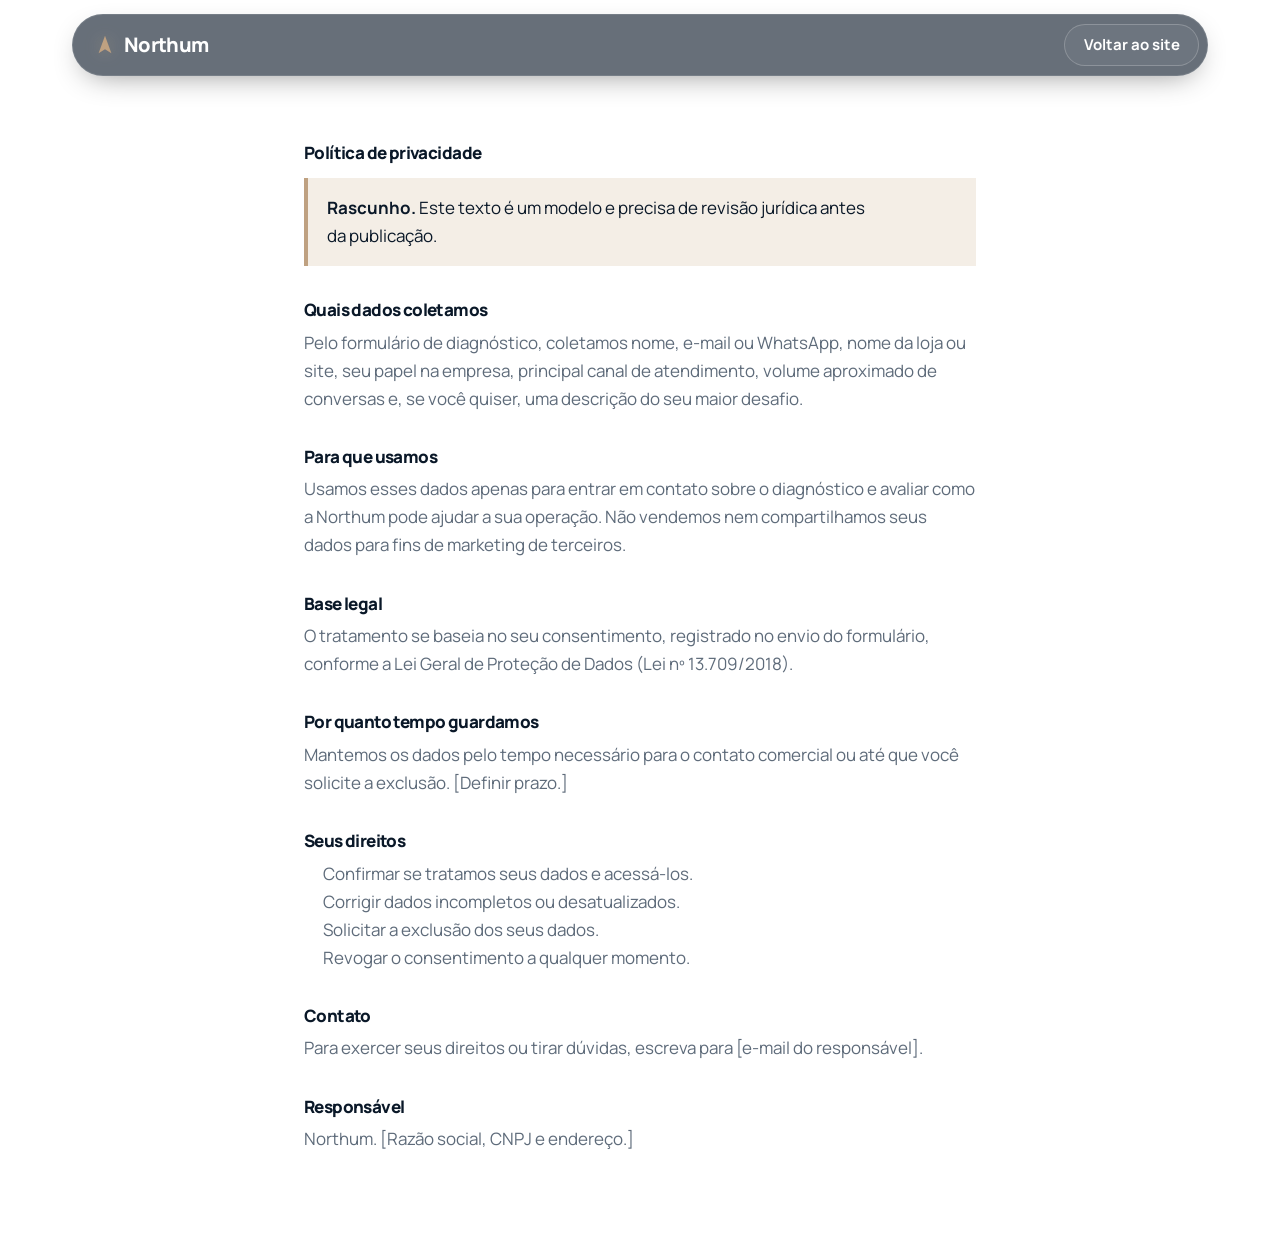
==== commit 6362617c: "Reposiciona o site para aquisição, conversão e retenção Atualiza a comunicação da página principal p" ====
--- a/privacidade.html
+++ b/privacidade.html
@@ -3,7 +3,7 @@
 <head>
   <meta charset="utf-8">
   <meta name="viewport" content="width=device-width, initial-scale=1">
-  <title>Política de privacidade | Método Conversão 7D</title>
+  <title>Política de privacidade | Northum</title>
   <meta name="robots" content="noindex">
   <link rel="icon" href="assets/img/favicon.svg" type="image/svg+xml">
   <link rel="preconnect" href="https://fonts.googleapis.com">
@@ -43,7 +43,7 @@
       <p>Pelo formulário de diagnóstico, coletamos nome, e-mail ou WhatsApp, nome da loja ou site, seu papel na empresa, principal canal de atendimento, volume aproximado de conversas e, se você quiser, uma descrição do seu maior desafio.</p>
 
       <h2>Para que usamos</h2>
-      <p>Usamos esses dados apenas para entrar em contato sobre o diagnóstico e avaliar se o Método Conversão 7D faz sentido para a sua operação. Não vendemos nem compartilhamos seus dados para fins de marketing de terceiros.</p>
+      <p>Usamos esses dados apenas para entrar em contato sobre o diagnóstico e avaliar como a Northum pode ajudar a sua operação. Não vendemos nem compartilhamos seus dados para fins de marketing de terceiros.</p>
 
       <h2>Base legal</h2>
       <p>O tratamento se baseia no seu consentimento, registrado no envio do formulário, conforme a Lei Geral de Proteção de Dados (Lei nº 13.709/2018).</p>
--- a/assets/css/styles.css
+++ b/assets/css/styles.css
@@ -102,6 +102,8 @@
   transition: background-color .25s;
 }
 .site-header.scrolled .header-bar { background: rgba(10, 24, 40, .9); }
+.site-header { transition: transform .3s ease, opacity .3s ease; }
+.site-header.is-hidden { transform: translateY(calc(-100% - 20px)); opacity: 0; }
 .brand { display: inline-flex; align-items: center; gap: .5rem; font-weight: 800; font-size: 1.25rem; letter-spacing: -.03em; text-decoration: none; }
 .brand-mark { width: 22px; height: 22px; fill: var(--gold); flex: none; filter: drop-shadow(0 0 8px rgba(191, 161, 129, .45)); }
 .nav { display: flex; gap: 1.6rem; margin-left: auto; }
@@ -148,55 +150,57 @@
           mask-image: radial-gradient(34rem 30rem at 76% 42%, #000 0%, rgba(0,0,0,.5) 45%, transparent 75%);
   opacity: .55;
 }
-.hero-grid { position: relative; display: grid; grid-template-columns: minmax(0, 1.05fr) minmax(0, .95fr); gap: clamp(2.5rem, 2rem + 3vw, 4rem); align-items: center; }
 .hero h1 { font-size: var(--fs-h1); letter-spacing: -.045em; line-height: 1; }
 .hero .hl { display: block; }
 .lead { margin-top: 1.6rem; font-size: var(--fs-lead); line-height: 1.6; color: var(--mute); max-width: 35rem; }
 .actions { display: flex; flex-wrap: wrap; gap: .8rem; margin-top: 2.2rem; }
 
-.hero-visual { position: relative; display: grid; justify-items: end; padding: 1rem 0 0; }
-.hero-visual .visual-note { justify-self: end; width: 320px; max-width: 100%; }
-.phone {
-  position: relative; width: 320px; max-width: 100%;
-  padding: 12px; border-radius: 46px;
-  background: linear-gradient(160deg, #1E3550, #0F2236 40%, #071320);
-  box-shadow: var(--shadow-lift), inset 0 0 0 1.5px rgba(255,255,255,.12), 0 0 80px -10px rgba(23, 133, 130, .25);
-}
-.phone-notch { position: absolute; top: 20px; left: 50%; transform: translateX(-50%); width: 92px; height: 26px; border-radius: 20px; background: #040B14; z-index: 2; }
-.phone-status { position: absolute; top: 22px; left: 36px; right: 34px; display: flex; justify-content: space-between; font-size: .75rem; font-weight: 700; color: var(--ink); z-index: 1; }
-.ps-icons { display: flex; gap: 3px; align-items: flex-end; }
-.ps-icons i { width: 4px; background: var(--ink); border-radius: 1px; }
-.ps-icons i:nth-child(1) { height: 5px; } .ps-icons i:nth-child(2) { height: 7px; } .ps-icons i:nth-child(3) { height: 9px; }
-.phone-app { border-radius: 36px; overflow: hidden; background: #F5F3EF; color: var(--ink); padding-top: 46px; display: flex; flex-direction: column; min-height: 600px; }
-.pa-head { display: flex; align-items: center; gap: .7rem; padding: .6rem 1rem .8rem; background: var(--white); border-bottom: 1px solid var(--line); }
-.pa-head b { display: block; font-size: .9375rem; }
-.pa-head small { display: block; font-size: .72rem; color: var(--accent-deep); font-weight: 600; }
-.pa-avatar { width: 36px; height: 36px; border-radius: 50%; display: grid; place-items: center; background: var(--night); color: var(--gold); font-weight: 800; font-size: .8rem; }
-.chat-log { flex: 1; display: flex; flex-direction: column; gap: .55rem; padding: .9rem .8rem; }
-.msg { max-width: 84%; padding: .55rem .75rem; border-radius: 16px; font-size: .8125rem; line-height: 1.42; font-weight: 500; }
-.msg-buyer { align-self: flex-end; background: var(--night); color: var(--white); border-bottom-right-radius: 5px; }
-.msg-agent { align-self: flex-start; background: var(--white); border-bottom-left-radius: 5px; box-shadow: inset 3px 0 0 var(--accent-deep), 0 1px 2px rgba(10, 24, 40,.06); }
-.msg-team { align-self: flex-start; background: var(--team-soft); border-bottom-left-radius: 5px; box-shadow: inset 3px 0 0 var(--team); }
-.tag { display: block; margin-top: .35rem; font-size: .68rem; font-weight: 700; color: var(--accent-deep); }
-.handoff { display: flex; align-items: center; gap: .5rem; font-size: .7rem; font-weight: 800; color: var(--team-deep); }
-.handoff::before, .handoff::after { content: ""; flex: 1; height: 1.5px; background: var(--team); opacity: .6; }
-.pa-input { display: flex; align-items: center; justify-content: space-between; margin: 0 .8rem .9rem; padding: .55rem .6rem .55rem 1rem; border-radius: 999px; background: var(--white); font-size: .8rem; color: #93A1B2; }
-.pa-input i { width: 28px; height: 28px; border-radius: 50%; background: var(--accent-deep); }
-
-.float-card {
-  position: absolute; display: flex; align-items: center; gap: .7rem; padding: .75rem 1rem .75rem .8rem;
-  border-radius: 16px; background: rgba(16, 34, 54, .78); border: 1px solid rgba(255,255,255,.12);
-  backdrop-filter: blur(14px); -webkit-backdrop-filter: blur(14px); box-shadow: 0 20px 40px -18px rgba(0,0,0,.6);
-  font-size: .8125rem; line-height: 1.3; color: var(--white); max-width: 14rem;
-}
-.float-card b { display: block; font-weight: 700; }
-.float-card small { display: block; color: var(--mute); font-size: .74rem; }
-.fc-top { top: 22%; left: 0; }
-.fc-bottom { bottom: 20%; left: 0; }
-.fc-dot { flex: none; width: 10px; height: 10px; border-radius: 50%; background: var(--accent); box-shadow: 0 0 0 5px rgba(23, 133, 130,.18); }
+/* Hero com o vídeo institucional: texto centralizado e o player como peça principal */
+.hero-video-inner { position: relative; display: grid; justify-items: center; text-align: center; }
+.hero-video h1 { max-width: 20ch; }
+.hero-video .lead { max-width: 44rem; margin-inline: auto; }
+.hero-video .actions { justify-content: center; }
+.hero-player {
+  position: relative; width: 100%; max-width: 1040px; margin: clamp(2.2rem, 1.5rem + 2.5vw, 3.2rem) 0 0;
+  aspect-ratio: 16 / 9; border-radius: var(--r-l); overflow: hidden; background: #06101C;
+  border: 1px solid rgba(191, 161, 129, .35);
+  box-shadow: var(--shadow-lift), 0 0 100px -20px rgba(23, 133, 130, .45);
+}
+.hero-player video { display: block; width: 100%; height: 100%; object-fit: cover; background: #06101C; }
+.hero-play {
+  position: absolute; left: clamp(12px, 3%, 32px); bottom: clamp(12px, 5%, 36px);
+  display: inline-flex; align-items: center; gap: .9rem; padding: .55rem 1.4rem .55rem .55rem;
+  border: 1px solid rgba(255, 255, 255, .16); border-radius: 999px; cursor: pointer;
+  background: rgba(6, 16, 28, .78); color: var(--white); font: inherit; text-align: left;
+  backdrop-filter: blur(10px); -webkit-backdrop-filter: blur(10px);
+  box-shadow: 0 18px 40px -12px rgba(0, 0, 0, .6);
+  transition: background-color .2s, transform .2s;
+}
+.hero-play:hover { background: rgba(6, 16, 28, .92); transform: translateY(-2px); }
+.hero-play-icon {
+  display: grid; place-items: center; width: clamp(44px, 2vw + 36px, 58px); aspect-ratio: 1; border-radius: 50%;
+  background: var(--gold); color: var(--night); box-shadow: 0 0 0 6px rgba(191, 161, 129, .18);
+}
+.hero-play-icon .ic-play { width: 40%; height: 40%; margin-left: 8%; fill: currentColor; }
+.hero-play-text { display: grid; font-weight: 800; font-size: 1rem; line-height: 1.25; }
+.hero-play-text small { font-size: .8125rem; font-weight: 600; color: #D3DBE5; }
+.hero-play:focus-visible { outline: 3px solid var(--gold); outline-offset: 3px; }
+.hero-player.is-playing .hero-play { display: none; }
+.hero-play .ic-sound, .hero-play .t-sound { display: none; }
+.t-play, .t-sound { display: grid; }
+/* Prévia muda tocando sozinha: o botão vira "Ativar som" no canto superior, longe das legendas */
+.hero-player.is-preview video { cursor: pointer; }
+.hero-player.is-preview .hero-play { top: clamp(10px, 4%, 28px); bottom: auto; }
+.hero-player.is-preview .hero-play .ic-play, .hero-player.is-preview .hero-play .t-play { display: none; }
+.hero-player.is-preview .hero-play .ic-sound { display: block; }
+.hero-player.is-preview .hero-play .t-sound { display: grid; }
+.hero-player.is-preview .hero-play-icon { animation: heroPulse 2.4s ease-in-out infinite; }
+.hero-play-icon .ic-sound { width: 46%; height: 46%; margin-left: 0; fill: currentColor; }
+@keyframes heroPulse { 0%, 100% { box-shadow: 0 0 0 6px rgba(191, 161, 129, .18); } 50% { box-shadow: 0 0 0 12px rgba(191, 161, 129, .05); } }
+.hero-player video::cue { font-family: var(--font); font-weight: 600; background: rgba(6, 16, 28, .78); }
+
 .fc-ico { flex: none; width: 34px; height: 34px; border-radius: 10px; display: grid; place-items: center; background: rgba(191, 161, 129,.16); color: var(--team); }
 .fc-ico svg { width: 18px; height: 18px; }
-.visual-note { margin-top: 1rem; font-size: .75rem; color: var(--mute); text-align: center; }
 
 .hero-cards { position: relative; display: grid; grid-template-columns: repeat(3, 1fr); gap: 1rem; margin-top: clamp(3rem, 2rem + 3vw, 4.5rem); }
 .glass-card { padding: 1.2rem 1.3rem; border-radius: var(--r-m); background: rgba(255,255,255,.035); border: 1px solid rgba(255,255,255,.08); backdrop-filter: blur(8px); -webkit-backdrop-filter: blur(8px); }
@@ -204,26 +208,23 @@
 .gc-label::before { content: ""; width: 8px; height: 8px; border-radius: 50%; background: var(--mute); }
 .gc-agent::before { background: var(--accent); }
 .gc-team::before { background: var(--team); }
+.gc-ret::before { background: #DCE4EE; }
 .glass-card p { margin-top: .4rem; font-size: .9rem; line-height: 1.5; color: var(--mute); }
 
 @media (max-width: 960px) {
-  .hero-grid { grid-template-columns: 1fr; }
-  .hero-visual { justify-items: center; }
-  .hero-visual .visual-note { justify-self: center; }
   .hero-cards { grid-template-columns: 1fr; }
-  .fc-top { left: 2%; }
-  .fc-bottom { left: auto; right: 2%; }
+}
+@media (max-width: 640px) {
+  .hero-video-inner { justify-items: start; text-align: left; }
+  .hero-video .lead { margin-inline: 0; }
+  .hero-player { border-radius: var(--r-m); }
+  .hero-play { padding: .35rem; left: 10px; bottom: 10px; }
+  .hero-play-text { position: absolute; width: 1px; height: 1px; overflow: hidden; clip: rect(0 0 0 0); white-space: nowrap; }
+  .hero-play-icon { width: 46px; }
 }
 @media (max-width: 520px) {
   .actions .btn { flex: 1 1 100%; }
-  .float-card { display: none; }
-  .phone { width: 300px; }
-  .phone-app { min-height: 560px; }
-}
-
-/* Sequência do chat: entrada única */
-.chat-log.is-playing > li { opacity: 0; transform: translateY(8px) scale(.98); }
-.chat-log.is-playing > li.shown { opacity: 1; transform: none; transition: opacity .4s ease, transform .4s ease; }
+}
 
 /* =========================================================
    Problema
@@ -311,6 +312,42 @@
 .band-7d h3 { font-size: 1.5rem; letter-spacing: -.03em; }
 .band-7d p { margin-top: .5rem; max-width: 40rem; font-weight: 500; line-height: 1.55; }
 @media (max-width: 640px) { .band-7d { grid-template-columns: 1fr; } }
+
+/* =========================================================
+   Áreas de atuação
+   ========================================================= */
+.pillars { display: grid; grid-template-columns: repeat(3, 1fr); gap: 1.2rem; }
+.pillar { display: flex; flex-direction: column; padding: clamp(1.6rem, 1rem + 2vw, 2.2rem); border-radius: var(--r-l); background: var(--soft); border: 1px solid var(--line); }
+.pillar-top { display: flex; align-items: center; justify-content: space-between; }
+.pillar .step-n { color: var(--gold-deep); }
+.pillar h3 { margin-top: 1.2rem; font-size: 1.5rem; letter-spacing: -.03em; }
+.pillar-goal { margin-top: .35rem; color: var(--slate); font-weight: 600; line-height: 1.5; }
+.pillar .ticks { margin: 1rem 0 1.4rem; font-size: .9375rem; }
+.pillar-kpi { margin-top: auto; padding-top: 1.1rem; border-top: 1px solid var(--line); font-size: .9rem; color: var(--slate); line-height: 1.5; }
+.pillar-kpi b { display: block; margin-bottom: .3rem; font-size: .75rem; letter-spacing: .1em; text-transform: uppercase; color: var(--accent-deep); }
+
+.infra { position: relative; overflow: hidden; display: grid; grid-template-columns: minmax(0, .9fr) minmax(0, 1.6fr); gap: clamp(1.5rem, 1rem + 3vw, 3rem); align-items: center; margin-top: 1.2rem; padding: clamp(1.6rem, 1rem + 2.5vw, 2.6rem); border-radius: var(--r-l); background: var(--night); color: var(--white); }
+.infra::before { content: ""; position: absolute; inset: 0; background: radial-gradient(30rem 16rem at 100% 0%, rgba(23, 133, 130,.16), transparent 60%); pointer-events: none; }
+.infra > * { position: relative; }
+.infra h3 { font-size: 1.5rem; letter-spacing: -.03em; }
+.infra p { margin-top: .5rem; color: var(--mute); line-height: 1.55; }
+.chips { display: flex; flex-wrap: wrap; gap: .5rem; }
+.chips li { padding: .5rem .9rem; border-radius: 999px; background: rgba(255,255,255,.05); border: 1px solid var(--line-dark); font-size: .875rem; font-weight: 600; color: #DCE4EE; }
+@media (max-width: 960px) { .pillars, .infra { grid-template-columns: 1fr; } }
+
+/* =========================================================
+   Modelo de parceria
+   ========================================================= */
+.models { display: grid; grid-template-columns: repeat(4, 1fr); gap: 1rem; margin-bottom: 1.2rem; }
+.model { display: flex; flex-direction: column; padding: 1.6rem; border-radius: var(--r-l); background: var(--white); border: 1px solid var(--line); box-shadow: var(--shadow-card); }
+.model-tag { align-self: flex-start; padding: .3rem .7rem; border-radius: 999px; background: var(--accent-soft); color: var(--accent-deep); font-size: .7rem; font-weight: 800; letter-spacing: .08em; text-transform: uppercase; }
+.model-gold .model-tag { background: var(--gold-soft); color: var(--gold-deep); }
+.model h3 { margin-top: 1rem; font-size: 1.3rem; letter-spacing: -.02em; }
+.model p { margin-top: .5rem; font-size: .9375rem; color: var(--slate); line-height: 1.55; }
+.scope-main h3 { font-size: 1.15rem; margin-bottom: .6rem; }
+.scope-note { margin-top: 1.2rem; padding-top: 1.1rem; border-top: 1px solid var(--line); font-size: .9375rem; color: var(--slate); line-height: 1.55; }
+@media (max-width: 1020px) { .models { grid-template-columns: 1fr 1fr; } }
+@media (max-width: 560px) { .models { grid-template-columns: 1fr; } }
 
 /* =========================================================
    Método
@@ -563,6 +600,5 @@
   html { scroll-behavior: auto; }
   *, *::before, *::after { transition-duration: 0s !important; animation-duration: 0s !important; }
   .js .reveal { opacity: 1; transform: none; }
-  .chat-log.is-playing > li { opacity: 1; transform: none; }
   .curve-card.reveal:not(.in) .curve-line { stroke-dashoffset: 0; }
 }
